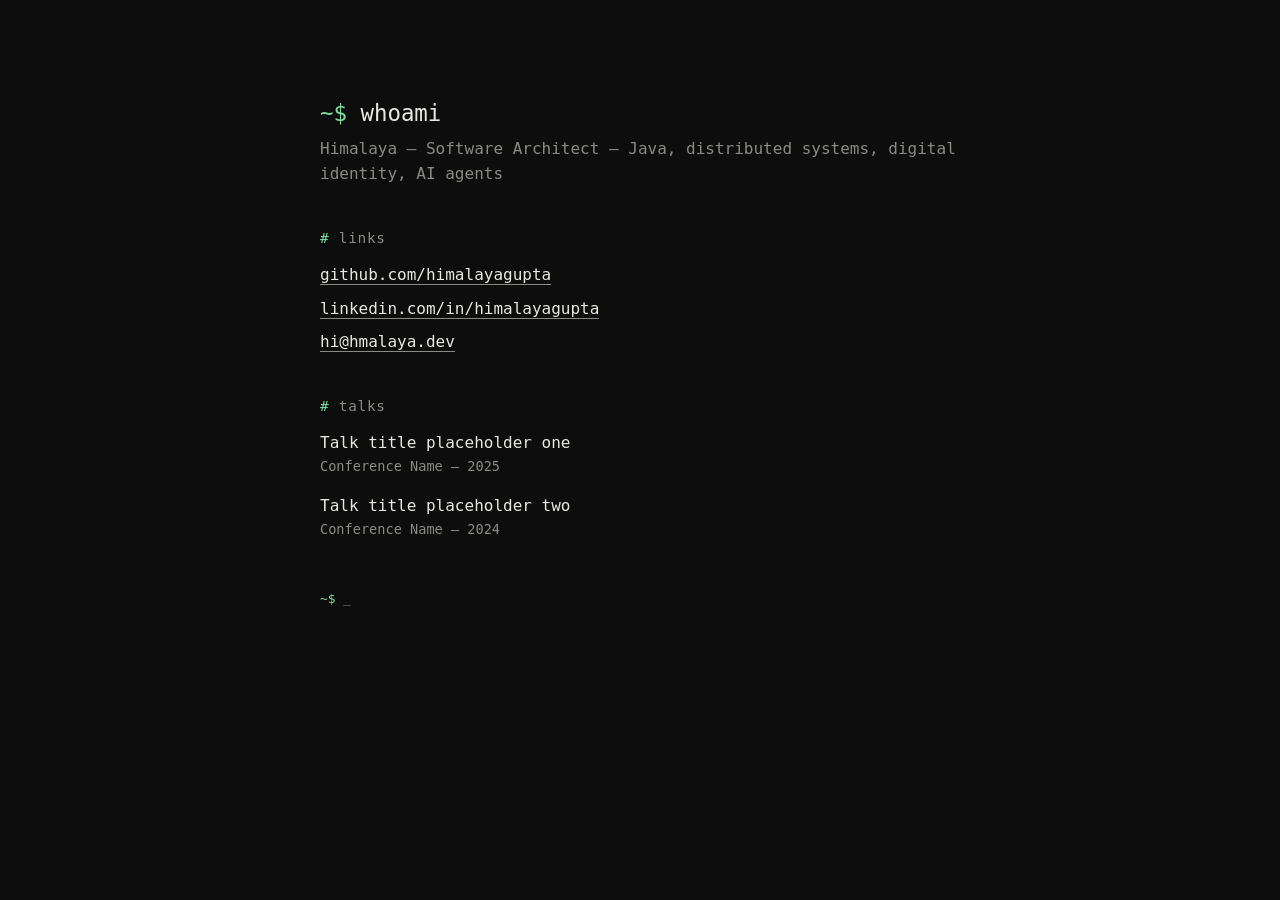
==== index.html @ 84c8284c "Initial site: index, 404, styles, CNAME" ====
<!DOCTYPE html>
<html lang="en">
<head>
<meta charset="UTF-8">
<meta name="viewport" content="width=device-width, initial-scale=1.0">
<title>Himalaya</title>
<meta name="description" content="Himalaya — Software Architect. Java, distributed systems, digital identity, AI agents.">
<link rel="stylesheet" href="style.css">
</head>
<body>
<main>
  <h1><span class="prompt">~$</span> whoami</h1>
  <p class="tagline">Himalaya — Software Architect — Java, distributed systems, digital identity, AI agents</p>

  <section>
    <h2>links</h2>
    <ul>
      <li><a href="https://github.com/himalayagupta" target="_blank" rel="noopener">github.com/himalayagupta</a></li>
      <li><a href="https://www.linkedin.com/in/himalayagupta" target="_blank" rel="noopener">linkedin.com/in/himalayagupta</a></li>
      <li><a href="mailto:hi@hmalaya.dev">hi@hmalaya.dev</a></li>
    </ul>
  </section>

  <section>
    <h2>talks</h2>
    <div class="talk">
      <span class="talk-title">Talk title placeholder one</span>
      <span class="talk-meta">Conference Name — 2025</span>
    </div>
    <div class="talk">
      <span class="talk-title">Talk title placeholder two</span>
      <span class="talk-meta">Conference Name — 2024</span>
    </div>
  </section>

  <footer>
    <span class="prompt">~$</span> _
  </footer>
</main>
</body>
</html>
---- style.css ----
:root {
  --bg: #0d0d0d;
  --fg: #e8e8e3;
  --dim: #8a8a85;
  --accent: #7fdc9f;
  --mono: "SF Mono", "JetBrains Mono", "Fira Code", Consolas, Menlo, monospace;
}

* {
  box-sizing: border-box;
}

html {
  height: 100%;
}

body {
  margin: 0;
  min-height: 100%;
  background: var(--bg);
  color: var(--fg);
  font-family: var(--mono);
  font-size: 16px;
  line-height: 1.6;
  padding: 6rem 1.5rem;
  display: flex;
  justify-content: center;
}

main {
  width: 100%;
  max-width: 640px;
}

.prompt {
  color: var(--accent);
}

h1 {
  font-size: 1.4rem;
  font-weight: 400;
  margin: 0 0 0.25rem 0;
}

.tagline {
  color: var(--dim);
  margin: 0 0 2.5rem 0;
}

section {
  margin-bottom: 2.5rem;
}

h2 {
  font-size: 0.9rem;
  font-weight: 400;
  color: var(--dim);
  text-transform: lowercase;
  letter-spacing: 0.05em;
  margin: 0 0 0.75rem 0;
}

h2::before {
  content: "# ";
  color: var(--accent);
}

ul {
  list-style: none;
  margin: 0;
  padding: 0;
}

li {
  margin-bottom: 0.5rem;
}

a {
  color: var(--fg);
  text-decoration: none;
  border-bottom: 1px solid var(--dim);
  transition: border-color 0.15s ease, color 0.15s ease;
}

a:hover,
a:focus-visible {
  color: var(--accent);
  border-color: var(--accent);
}

.talk {
  margin-bottom: 1rem;
}

.talk-title {
  color: var(--fg);
}

.talk-meta {
  color: var(--dim);
  font-size: 0.85rem;
  display: block;
}

footer {
  color: var(--dim);
  font-size: 0.8rem;
  margin-top: 3rem;
}

@media (max-width: 480px) {
  body {
    padding: 3rem 1.25rem;
  }
}
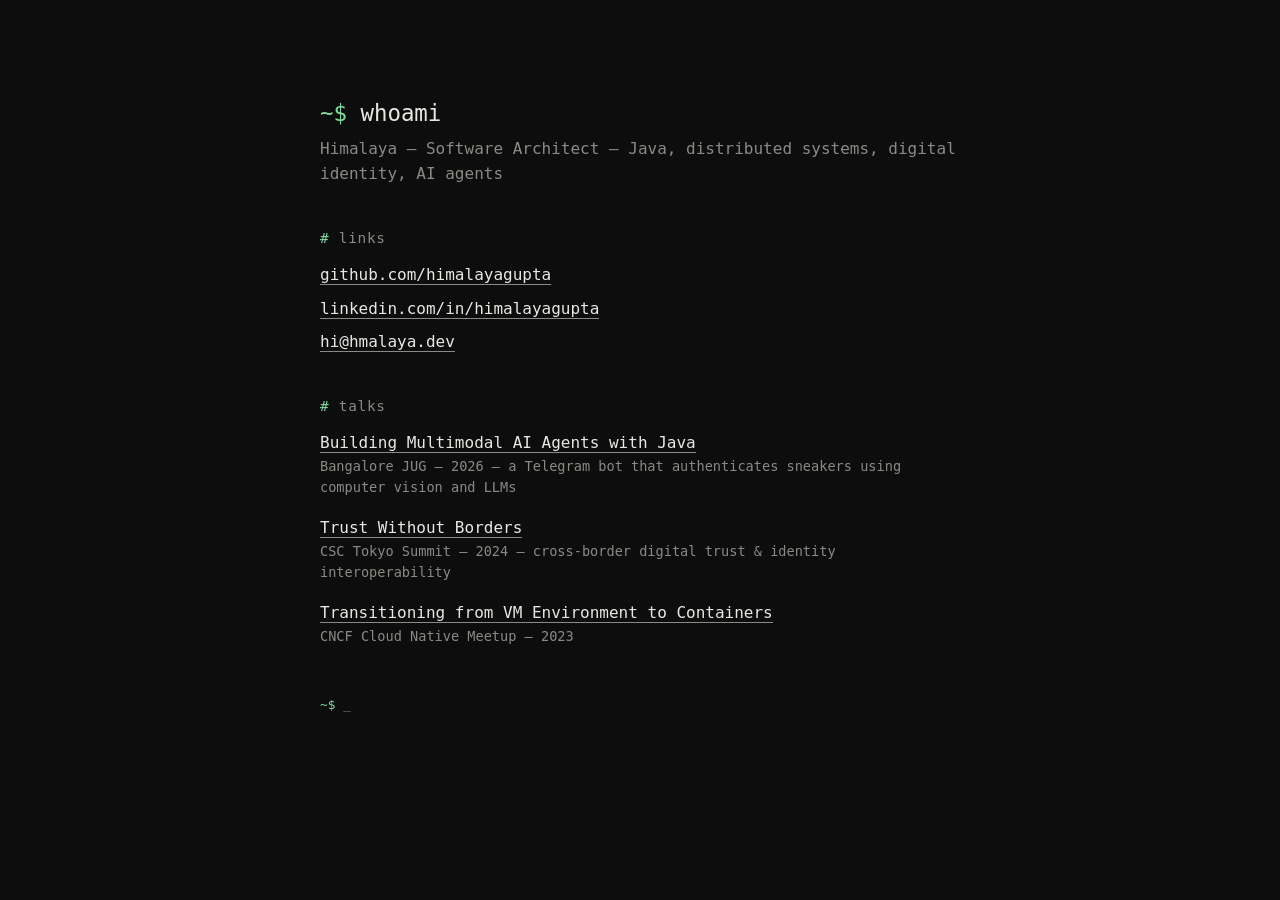
==== commit 143a980d: "Add real speaker links with talk info" ====
--- a/index.html
+++ b/index.html
@@ -24,12 +24,16 @@
   <section>
     <h2>talks</h2>
     <div class="talk">
-      <span class="talk-title">Talk title placeholder one</span>
-      <span class="talk-meta">Conference Name — 2025</span>
+      <a class="talk-title" href="https://www.meetup.com/bangalorejug/events/314990831/" target="_blank" rel="noopener">Building Multimodal AI Agents with Java</a>
+      <span class="talk-meta">Bangalore JUG — 2026 — a Telegram bot that authenticates sneakers using computer vision and LLMs</span>
     </div>
     <div class="talk">
-      <span class="talk-title">Talk title placeholder two</span>
-      <span class="talk-meta">Conference Name — 2024</span>
+      <a class="talk-title" href="https://cloudsignatureconsortium.org/csc-tokyo-summit-trust-without-borders/" target="_blank" rel="noopener">Trust Without Borders</a>
+      <span class="talk-meta">CSC Tokyo Summit — 2024 — cross-border digital trust & identity interoperability</span>
+    </div>
+    <div class="talk">
+      <a class="talk-title" href="https://ocgroups.dev/cncf/group/jzp2vbj/event/buxa2p7" target="_blank" rel="noopener">Transitioning from VM Environment to Containers</a>
+      <span class="talk-meta">CNCF Cloud Native Meetup — 2023</span>
     </div>
   </section>
 
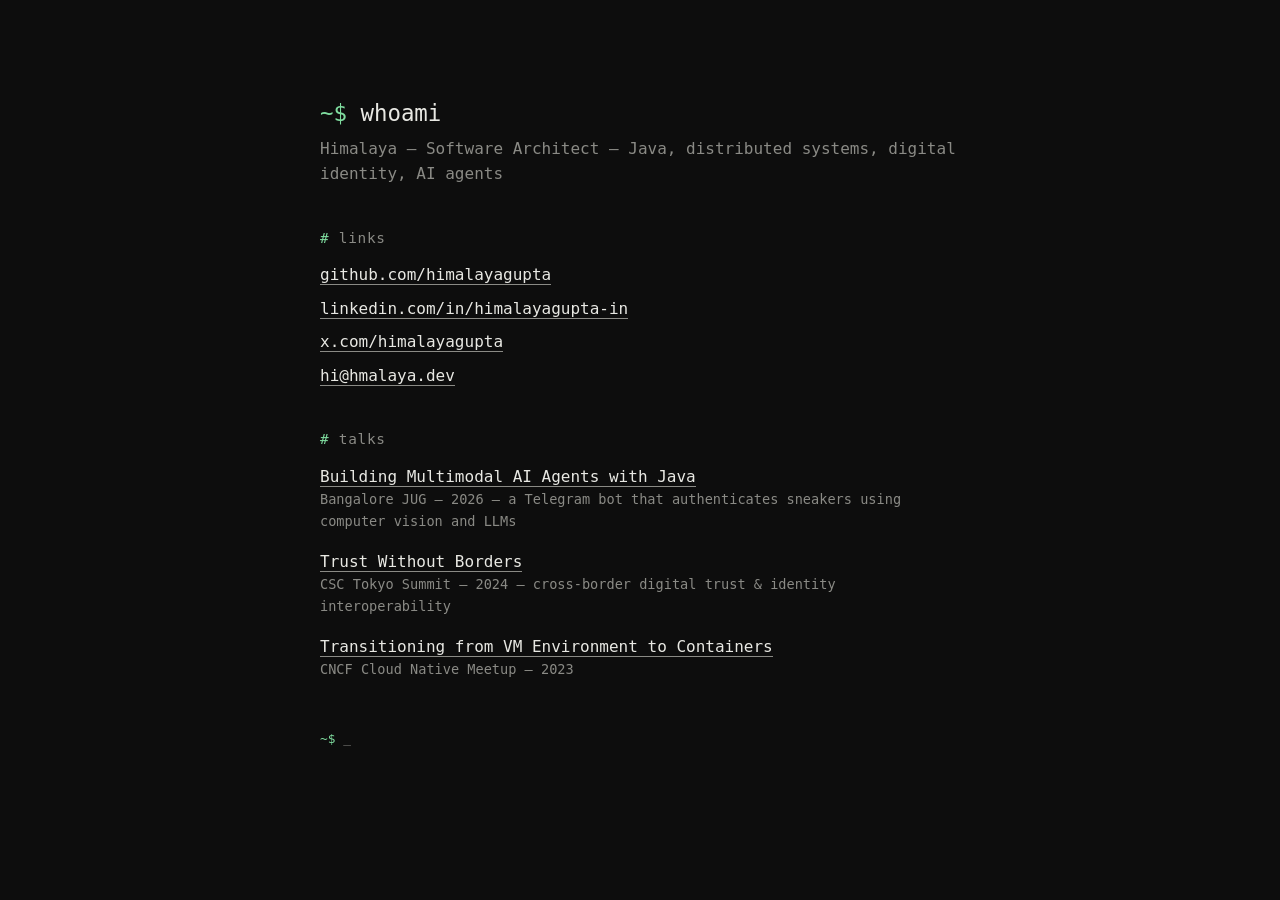
==== commit 5de2d159: "Fix LinkedIn URL, add Twitter link" ====
--- a/index.html
+++ b/index.html
@@ -16,7 +16,8 @@
     <h2>links</h2>
     <ul>
       <li><a href="https://github.com/himalayagupta" target="_blank" rel="noopener">github.com/himalayagupta</a></li>
-      <li><a href="https://www.linkedin.com/in/himalayagupta" target="_blank" rel="noopener">linkedin.com/in/himalayagupta</a></li>
+      <li><a href="https://www.linkedin.com/in/himalayagupta-in/" target="_blank" rel="noopener">linkedin.com/in/himalayagupta-in</a></li>
+      <li><a href="https://x.com/himalayagupta" target="_blank" rel="noopener">x.com/himalayagupta</a></li>
       <li><a href="mailto:hi@hmalaya.dev">hi@hmalaya.dev</a></li>
     </ul>
   </section>
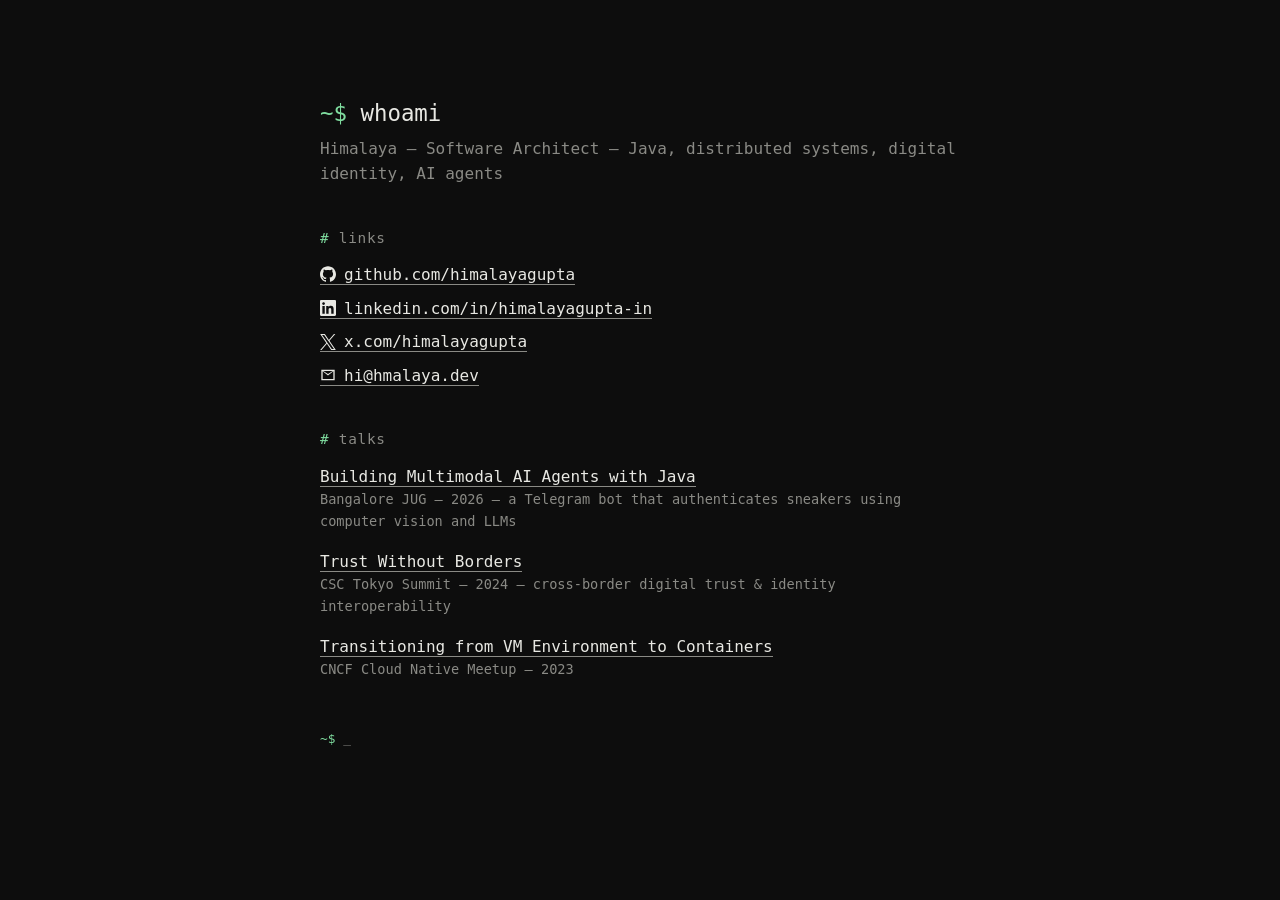
==== commit fc68227f: "Add inline SVG icons to links section" ====
--- a/index.html
+++ b/index.html
@@ -15,10 +15,10 @@
   <section>
     <h2>links</h2>
     <ul>
-      <li><a href="https://github.com/himalayagupta" target="_blank" rel="noopener">github.com/himalayagupta</a></li>
-      <li><a href="https://www.linkedin.com/in/himalayagupta-in/" target="_blank" rel="noopener">linkedin.com/in/himalayagupta-in</a></li>
-      <li><a href="https://x.com/himalayagupta" target="_blank" rel="noopener">x.com/himalayagupta</a></li>
-      <li><a href="mailto:hi@hmalaya.dev">hi@hmalaya.dev</a></li>
+      <li><a href="https://github.com/himalayagupta" target="_blank" rel="noopener"><svg class="icon" viewBox="0 0 24 24" aria-hidden="true"><path d="M12 .297c-6.63 0-12 5.373-12 12 0 5.303 3.438 9.8 8.205 11.385.6.113.82-.258.82-.577 0-.285-.01-1.04-.015-2.04-3.338.724-4.042-1.61-4.042-1.61C4.422 18.07 3.633 17.7 3.633 17.7c-1.087-.744.084-.729.084-.729 1.205.084 1.838 1.236 1.838 1.236 1.07 1.835 2.809 1.305 3.495.998.108-.776.417-1.305.76-1.605-2.665-.3-5.466-1.332-5.466-5.93 0-1.31.465-2.38 1.235-3.22-.135-.303-.54-1.523.105-3.176 0 0 1.005-.322 3.3 1.23.96-.267 1.98-.399 3-.405 1.02.006 2.04.138 3 .405 2.28-1.552 3.285-1.23 3.285-1.23.645 1.653.24 2.873.12 3.176.765.84 1.23 1.91 1.23 3.22 0 4.61-2.805 5.625-5.475 5.92.42.36.81 1.096.81 2.22 0 1.606-.015 2.896-.015 3.286 0 .315.21.69.825.57C20.565 22.092 24 17.592 24 12.297c0-6.627-5.373-12-12-12"/></svg>github.com/himalayagupta</a></li>
+      <li><a href="https://www.linkedin.com/in/himalayagupta-in/" target="_blank" rel="noopener"><svg class="icon" viewBox="0 0 24 24" aria-hidden="true"><path d="M20.447 20.452h-3.554v-5.569c0-1.328-.027-3.037-1.852-3.037-1.853 0-2.136 1.445-2.136 2.939v5.667H9.351V9h3.414v1.561h.046c.477-.9 1.637-1.85 3.37-1.85 3.601 0 4.267 2.37 4.267 5.455v6.286zM5.337 7.433c-1.144 0-2.063-.926-2.063-2.065 0-1.138.92-2.063 2.063-2.063 1.14 0 2.064.925 2.064 2.063 0 1.139-.925 2.065-2.064 2.065zm1.782 13.019H3.555V9h3.564v11.452zM22.225 0H1.771C.792 0 0 .774 0 1.729v20.542C0 23.227.792 24 1.771 24h20.451C23.2 24 24 23.227 24 22.271V1.729C24 .774 23.2 0 22.222 0h.003z"/></svg>linkedin.com/in/himalayagupta-in</a></li>
+      <li><a href="https://x.com/himalayagupta" target="_blank" rel="noopener"><svg class="icon" viewBox="0 0 24 24" aria-hidden="true"><path d="M14.234 10.162 22.977 0h-2.072l-7.591 8.824L7.251 0H.258l9.168 13.343L.258 24H2.33l8.016-9.318L16.749 24h6.993zm-2.837 3.299-.929-1.329L3.076 1.56h3.182l5.965 8.532.929 1.329 7.754 11.09h-3.182z"/></svg>x.com/himalayagupta</a></li>
+      <li><a href="mailto:hi@hmalaya.dev"><svg class="icon" viewBox="0 0 24 24" aria-hidden="true"><path d="M2 4h20v16H2V4zm2 2.4V18h16V6.4l-8 6.4-8-6.4zm.8-.4L12 10.5 19.2 6H4.8z"/></svg>hi@hmalaya.dev</a></li>
     </ul>
   </section>
 
--- a/style.css
+++ b/style.css
@@ -82,6 +82,14 @@
   transition: border-color 0.15s ease, color 0.15s ease;
 }
 
+.icon {
+  width: 1em;
+  height: 1em;
+  margin-right: 0.5em;
+  vertical-align: -0.15em;
+  fill: currentColor;
+}
+
 a:hover,
 a:focus-visible {
   color: var(--accent);
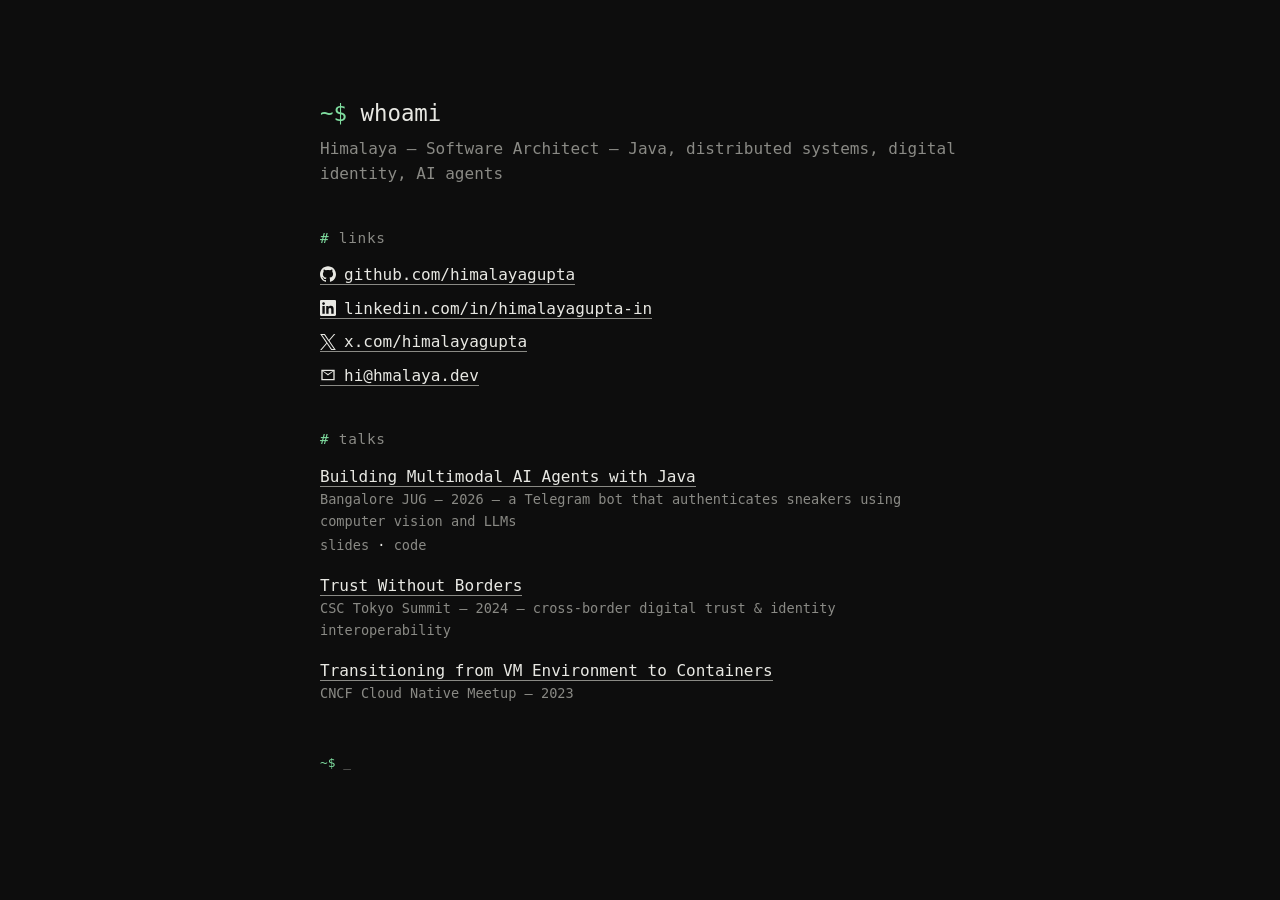
==== commit 14099668: "Host Multimodal AI Agents with Java slide deck on-site, link from talks section" ====
--- a/index.html
+++ b/index.html
@@ -27,6 +27,7 @@
     <div class="talk">
       <a class="talk-title" href="https://www.meetup.com/bangalorejug/events/314990831/" target="_blank" rel="noopener">Building Multimodal AI Agents with Java</a>
       <span class="talk-meta">Bangalore JUG — 2026 — a Telegram bot that authenticates sneakers using computer vision and LLMs</span>
+      <span class="talk-links"><a href="/talks/multimodal-ai-agents-java/">slides</a> · <a href="https://github.com/himalayagupta/java-meetup-june2026" target="_blank" rel="noopener">code</a></span>
     </div>
     <div class="talk">
       <a class="talk-title" href="https://cloudsignatureconsortium.org/csc-tokyo-summit-trust-without-borders/" target="_blank" rel="noopener">Trust Without Borders</a>
--- a/style.css
+++ b/style.css
@@ -110,6 +110,23 @@
   display: block;
 }
 
+.talk-links {
+  display: block;
+  font-size: 0.85rem;
+  margin-top: 0.15rem;
+}
+
+.talk-links a {
+  color: var(--dim);
+  border-bottom: 1px solid transparent;
+}
+
+.talk-links a:hover,
+.talk-links a:focus-visible {
+  color: var(--accent);
+  border-color: var(--accent);
+}
+
 footer {
   color: var(--dim);
   font-size: 0.8rem;
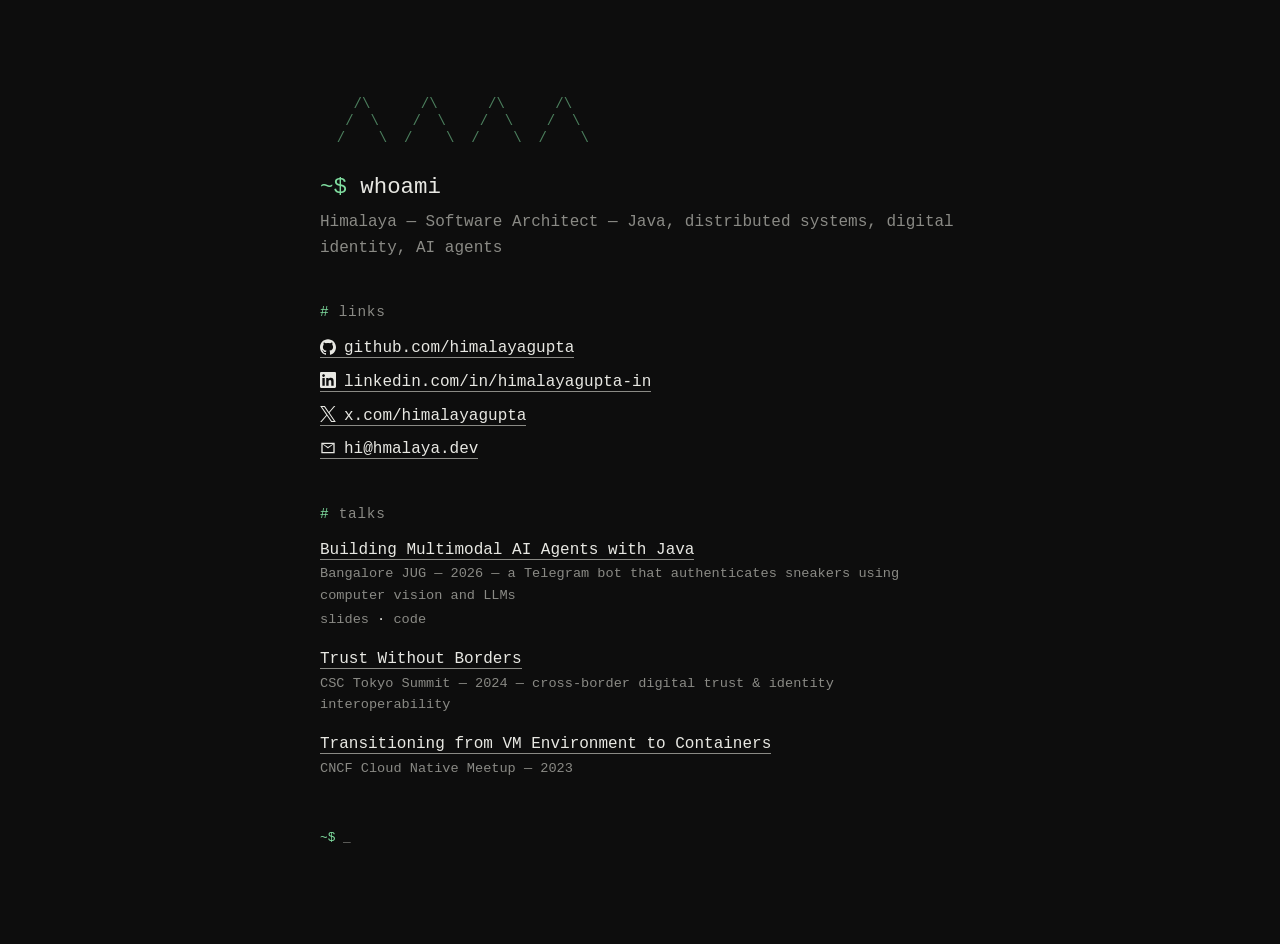
==== commit fe541641: "Add ASCII mountain range banner as nod to the name" ====
--- a/index.html
+++ b/index.html
@@ -9,6 +9,9 @@
 </head>
 <body>
 <main>
+  <pre class="mountains" aria-hidden="true">    /\      /\      /\      /\
+   /  \    /  \    /  \    /  \
+  /    \  /    \  /    \  /    \</pre>
   <h1><span class="prompt">~$</span> whoami</h1>
   <p class="tagline">Himalaya — Software Architect — Java, distributed systems, digital identity, AI agents</p>
 
--- a/style.css
+++ b/style.css
@@ -34,6 +34,16 @@
 
 .prompt {
   color: var(--accent);
+}
+
+.mountains {
+  color: var(--accent);
+  opacity: 0.55;
+  font-size: 0.875rem;
+  line-height: 1.2;
+  margin: 0 0 1.5rem 0;
+  white-space: pre;
+  overflow-x: auto;
 }
 
 h1 {
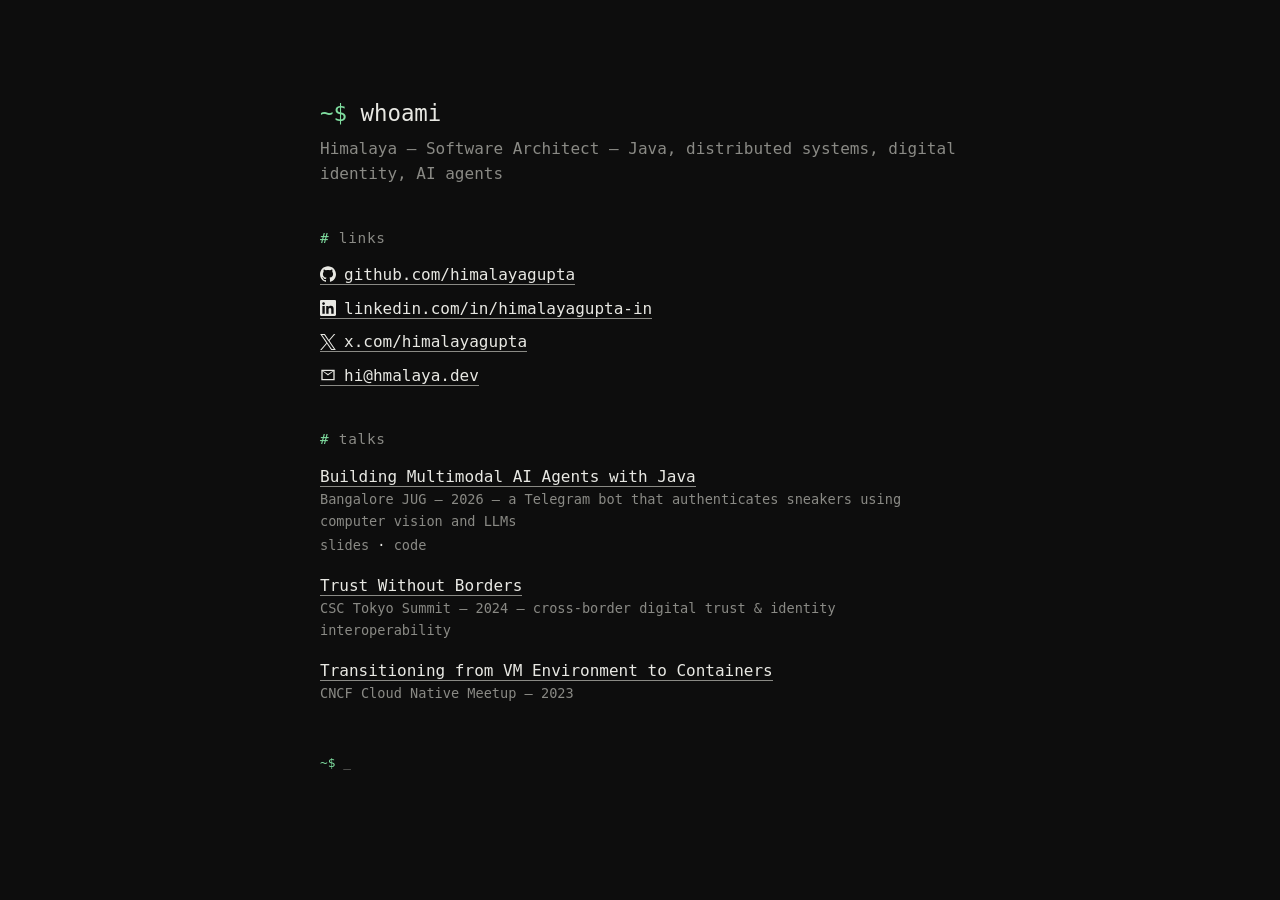
==== commit 410f4284: "Remove ASCII mountain banner" ====
--- a/index.html
+++ b/index.html
@@ -9,9 +9,6 @@
 </head>
 <body>
 <main>
-  <pre class="mountains" aria-hidden="true">    /\      /\      /\      /\
-   /  \    /  \    /  \    /  \
-  /    \  /    \  /    \  /    \</pre>
   <h1><span class="prompt">~$</span> whoami</h1>
   <p class="tagline">Himalaya — Software Architect — Java, distributed systems, digital identity, AI agents</p>
 
--- a/style.css
+++ b/style.css
@@ -34,16 +34,6 @@
 
 .prompt {
   color: var(--accent);
-}
-
-.mountains {
-  color: var(--accent);
-  opacity: 0.55;
-  font-size: 0.875rem;
-  line-height: 1.2;
-  margin: 0 0 1.5rem 0;
-  white-space: pre;
-  overflow-x: auto;
 }
 
 h1 {
